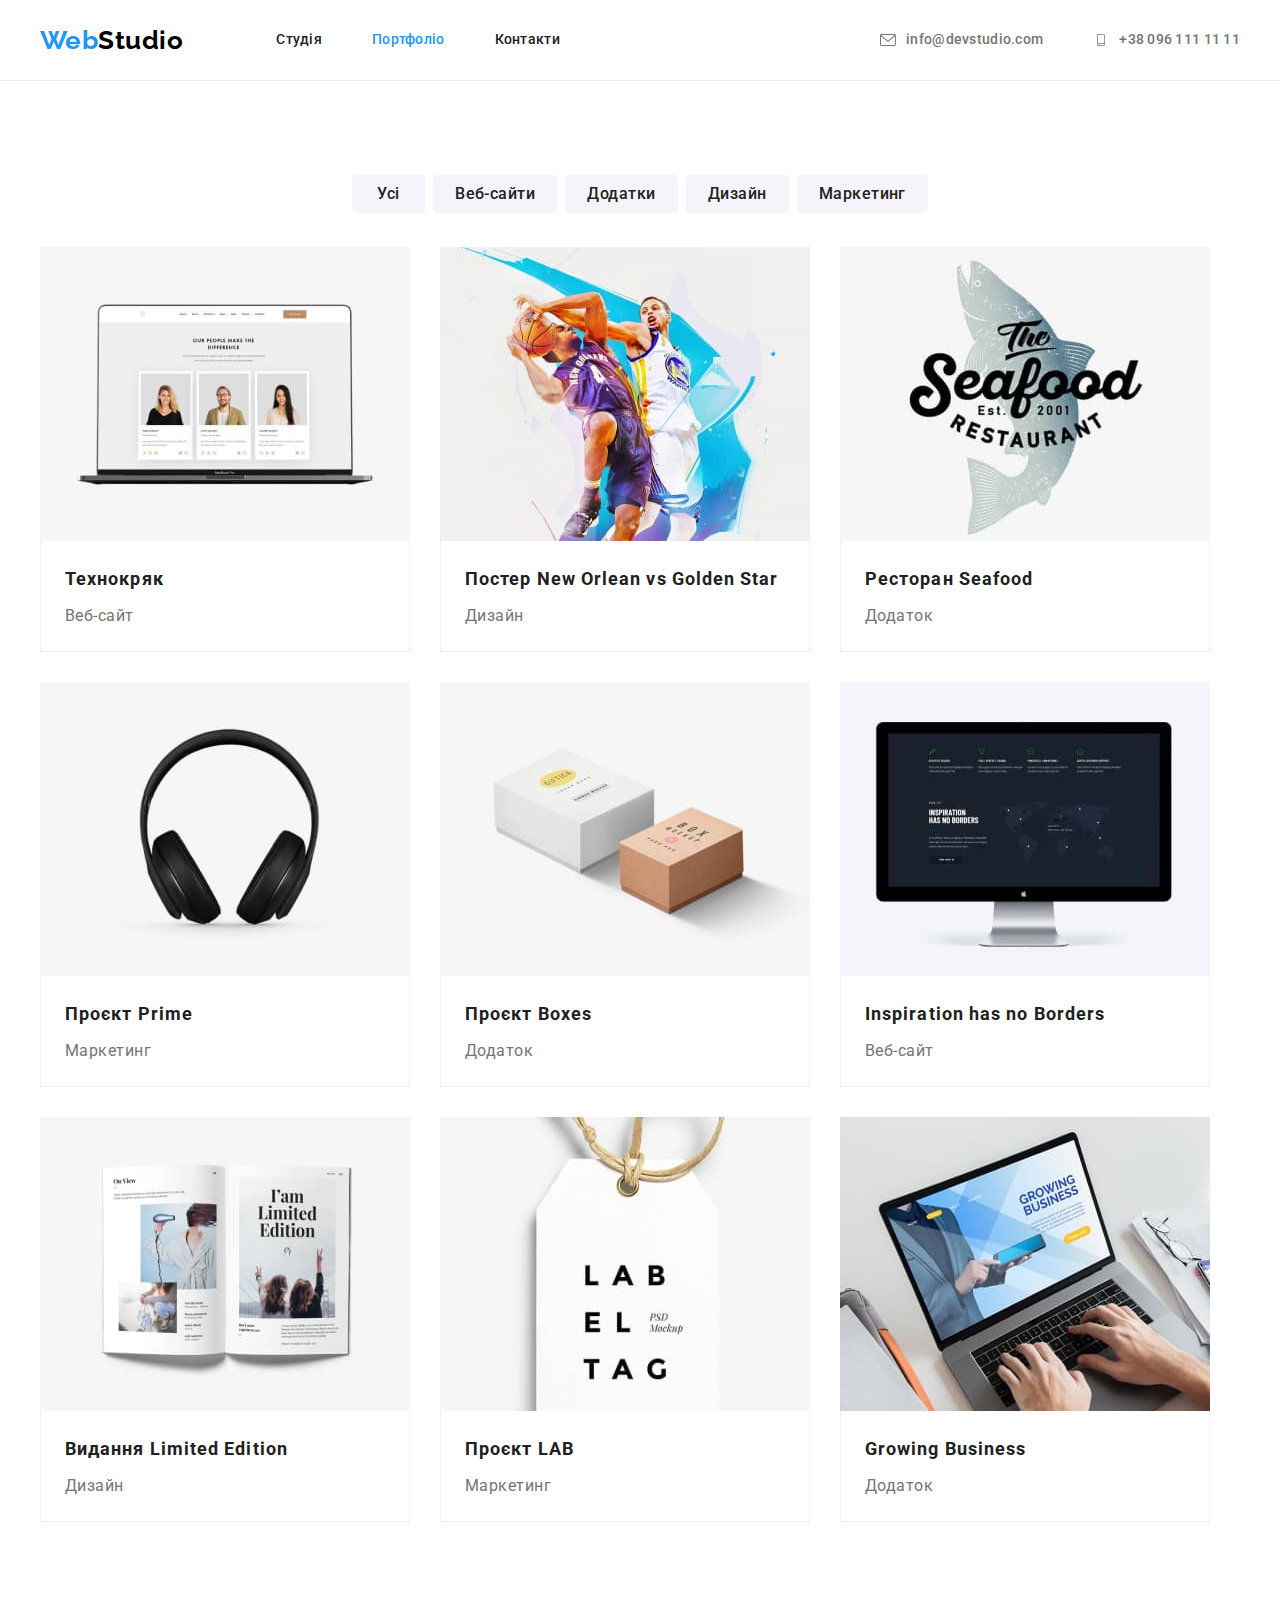
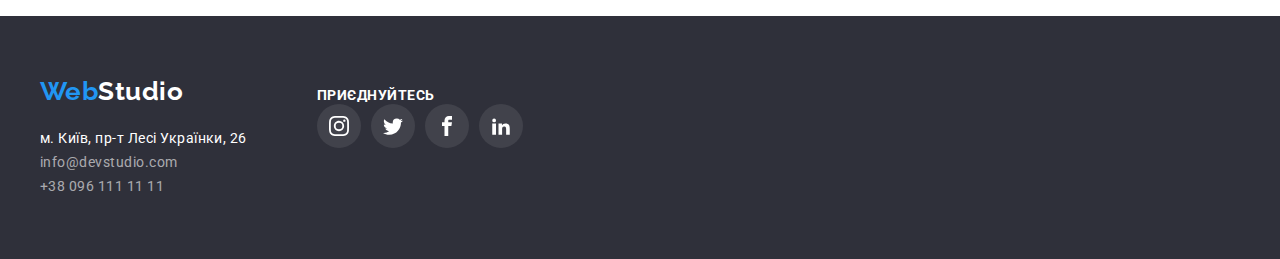
==== portfolio.html @ 83b10454 "initial commit" ====
<!DOCTYPE html>
<html lang="uk">
  <head>
    <meta charset="UTF-8" />
    <meta http-equiv="X-UA-Compatible" content="IE=edge" />
    <meta name="viewport" content="width=device-width, initial-scale=1.0" />
    <title>Портфоліо</title>
    <link rel="preconnect" href="https://fonts.googleapis.com" />
    <link rel="preconnect" href="https://fonts.gstatic.com" crossorigin />
    <link
      href="https://fonts.googleapis.com/css2?family=Raleway:wght@700&family=Roboto:wght@400;500;700;900&display=swap"
      rel="stylesheet"
    />
    <link
      rel="stylesheet"
      href="https://cdnjs.cloudflare.com/ajax/libs/modern-normalize/1.1.0/modern-normalize.min.css"
      integrity="sha512-wpPYUAdjBVSE4KJnH1VR1HeZfpl1ub8YT/NKx4PuQ5NmX2tKuGu6U/JRp5y+Y8XG2tV+wKQpNHVUX03MfMFn9Q=="
      crossorigin="anonymous"
      referrerpolicy="no-referrer"
    />
    <link rel="stylesheet" href="./css/styles.css" />
  </head>

  <body>
    <header class="header">
      <div class="container main-nav">
        <a href="./index.html" class="nav-logo"> <span class="web-logo">Web</span>Studio </a>
        <nav>
          <ul class="site-nav list">
            <li class="item"><a href="./index.html" class="link">Студія</a></li>
            <li class="item"><a href="./portfolio.html" class="link current">Портфоліо</a></li>
            <li class="item"><a href="#" class="link">Контакти</a></li>
          </ul>
        </nav>

        <ul class="contacts list">
          <li class="item">
            <a href="mailto:info@devstudio.com" class="nav-contact link">
              <svg class="nav-contact-icon" width="16" height="12">
                <use href="./images/icons.svg#icon-envelope"></use>
              </svg>
              info@devstudio.com
            </a>
          </li>
          <li class="item">
            <a href="tel:+380961111111" class="nav-contact link">
              <svg class="nav-contact-icon" width="16" height="12">
                <use href="./images/icons.svg#icon-smartphone"></use>
              </svg>
              +38 096 111 11 11
            </a>
          </li>
        </ul>
      </div>
    </header>

    <main>
      <section class="section projects-section">
        <div class="container">
          <h1 class="section-title visually-hidden">Наші проєкти</h1>
          <ul class="filters list">
            <li class="item">
              <button type="button" class="filter">Усі</button>
            </li>
            <li class="item">
              <button type="button" class="filter">Веб-сайти</button>
            </li>
            <li class="item">
              <button type="button" class="filter">Додатки</button>
            </li>
            <li class="item">
              <button type="button" class="filter">Дизайн</button>
            </li>
            <li class="item">
              <button type="button" class="filter">Маркетинг</button>
            </li>
          </ul>

          <ul class="projects list">
            <li>
              <a href="#" class="project-element link" target="_blank" rel="noreferrer noopener">
                <img
                  src="./images/technocrack.jpg"
                  alt="Ноутбук з сайтом"
                  width="370"
                  height="294"
                />
                <div class="description">
                  <h2 class="name">Технокряк</h2>
                  <p class="project-type">Веб-сайт</p>
                </div>
              </a>
            </li>
            <li>
              <a href="#" class="project-element link" target="_blank" rel="noreferrer noopener">
                <img
                  src="./images/poster.jpg"
                  alt="Баскетболісти з м'ячем"
                  width="370"
                  height="294"
                />
                <div class="description">
                  <h2 class="name">Постер New Orlean vs Golden Star</h2>
                  <p class="project-type">Дизайн</p>
                </div>
              </a>
            </li>
            <li>
              <a href="#" class="project-element link" target="_blank" rel="noreferrer noopener">
                <img
                  src="./images/seafood.jpg"
                  alt="Афіша ресторану з рибою"
                  width="370"
                  height="294"
                />
                <div class="description">
                  <h2 class="name">Ресторан Seafood</h2>
                  <p class="project-type">Додаток</p>
                </div>
              </a>
            </li>
            <li>
              <a href="#" class="project-element link" target="_blank" rel="noreferrer noopener">
                <img src="./images/prime.jpg" alt="Навушники" width="370" height="294" />
                <div class="description">
                  <h2 class="name">Проєкт Prime</h2>
                  <p class="project-type">Маркетинг</p>
                </div>
              </a>
            </li>
            <li>
              <a href="#" class="project-element link" target="_blank" rel="noreferrer noopener">
                <img src="./images/boxes.jpg" alt="Коробки" width="370" height="294" />
                <div class="description">
                  <h2 class="name">Проєкт Boxes</h2>
                  <p class="project-type">Додаток</p>
                </div>
              </a>
            </li>
            <li>
              <a href="#" class="project-element link" target="_blank" rel="noreferrer noopener">
                <img
                  src="./images/inspiration.jpg"
                  alt="Комп'ютер-моноблок Apple"
                  width="370"
                  height="294"
                />
                <div class="description">
                  <h2 class="name">Inspiration has no Borders</h2>
                  <p class="project-type">Веб-сайт</p>
                </div>
              </a>
            </li>
            <li>
              <a href="#" class="project-element link" target="_blank" rel="noreferrer noopener">
                <img
                  src="./images/limitededition.jpg"
                  alt="Відкритий журнал"
                  width="370"
                  height="294"
                />
                <div class="description">
                  <h2 class="name">Видання Limited Edition</h2>
                  <p class="project-type">Дизайн</p>
                </div>
              </a>
            </li>
            <li>
              <a href="#" class="project-element link" target="_blank" rel="noreferrer noopener">
                <img src="./images/lab.jpg" alt="Етикетка на шнурку" width="370" height="294" />
                <div class="description">
                  <h2 class="name">Проєкт LAB</h2>
                  <p class="project-type">Маркетинг</p>
                </div>
              </a>
            </li>
            <li>
              <a href="#" class="project-element link" target="_blank" rel="noreferrer noopener">
                <img
                  src="./images/bussines.jpg"
                  alt="Ноутбук, за яким працюють"
                  width="370"
                  height="294"
                />
                <div class="description">
                  <h2 class="name">Growing Business</h2>
                  <p class="project-type">Додаток</p>
                </div>
              </a>
            </li>
          </ul>
        </div>
      </section>
    </main>

    <footer class="bottom">
      <div class="container">
        <div class="footer-links">
          <div class="address-block">
            <a href="./index.html" class="footer-logo"> <span class="web-logo">Web</span>Studio </a>
            <address>
              <ul class="list">
                <li>
                  <a
                    href="https://goo.gl/maps/Lt7ySkNtSUmpowmB8"
                    target="_blank"
                    rel="noreferrer noopener"
                    class="address link"
                    >м. Київ, пр-т Лесі Українки, 26</a
                  >
                </li>
                <li>
                  <a href="mailto:info@devstudio.com" class="footer-contact link"
                    >info@devstudio.com</a
                  >
                </li>
                <li>
                  <a href="tel:+380961111111" class="footer-contact link">+38 096 111 11 11</a>
                </li>
              </ul>
            </address>
          </div>
          <div class="social-block">
            <span class="title footer-title">Приєднуйтесь</span>
            <ul class="social-list list">
              <li class="social-item">
                <a class="social-link link" href="#" target="_blank" rel="noreferrer noopener">
                  <svg class="social-icon" width="20" height="20">
                    <use href="./images/icons.svg#icon-instagram"></use>
                  </svg>
                </a>
              </li>
              <li class="social-item">
                <a class="social-link link" href="#" target="_blank" rel="noreferrer noopener">
                  <svg class="social-icon" width="20" height="20">
                    <use href="./images/icons.svg#icon-twitter"></use>
                  </svg>
                </a>
              </li>
              <li class="social-item">
                <a class="social-link link" href="#" target="_blank" rel="noreferrer noopener">
                  <svg class="social-icon" width="20" height="20">
                    <use href="./images/icons.svg#icon-facebook"></use>
                  </svg>
                </a>
              </li>
              <li class="social-item">
                <a class="social-link link" href="#" target="_blank" rel="noreferrer noopener">
                  <svg class="social-icon" width="20" height="20">
                    <use href="./images/icons.svg#icon-linkedin"></use>
                  </svg>
                </a>
              </li>
            </ul>
          </div>
        </div>
      </div>
    </footer>
  </body>
</html>
---- css/styles.css ----
:root {
  --accent-color: #2196f3;
  --primary-text-color: #757575;
  --secondary-text-color: #212121;
  --primary-background-color: #f5f5f5;
  --secondary-background-color: #2f303a;
  --primary-black: #000;
  --primary-white: #fff;
  --secondary-white: #f5f4fa;
  --semi-transparent-white: #ffffff99;
  --icon-color: #afb1b8;
}

body {
  margin: 0;

  font-family: 'Roboto', sans-serif;
  font-size: 16px;
  letter-spacing: 0.03em;
  color: var(--primary-text-color);
}

h1,
h2,
h3,
h4,
h5,
h6,
p {
  margin: 0;
}

ul {
  margin: 0;
  padding: 0;
}

img {
  display: block;
}

.visually-hidden {
  position: absolute;
  width: 1px;
  height: 1px;
  margin: -1px;
  border: 0;
  padding: 0;
  white-space: nowrap;
  clip-path: inset(100%);
  clip: rect(0 0 0 0);
  overflow: hidden;
}

.header {
  border-bottom: 1px solid #ececec;
}

.container {
  width: 1200px;

  padding-left: 15px;
  padding-right: 15px;
  margin-left: auto;
  margin-right: auto;
}

.list {
  list-style: none;
}

.link {
  text-decoration: none;
}

.main-nav {
  display: flex;
  align-items: center;
  justify-content: space-between;
}

.nav-logo {
  display: flex;
  margin-right: 93px;

  font-family: 'Raleway', sans-serif;
  font-weight: 700;
  font-size: 26px;
  line-height: 1.19;
  color: var(--primary-black);
  text-decoration: none;
}

.web-logo {
  color: var(--accent-color);
}

.site-nav {
  display: flex;
  gap: 50px;
}

.site-nav .link,
.nav-contact {
  display: block;
  padding-top: 32px;
  padding-bottom: 32px;

  font-weight: 500;
  font-size: 14px;
  line-height: 1.14;
  letter-spacing: 0.02em;
  color: var(--secondary-text-color);
}

.site-nav .link:hover,
.site-nav .link:focus,
.site-nav .link.current {
  color: var(--accent-color);
}

.contacts {
  display: flex;
  margin-left: auto;
  gap: 50px;
}

.nav-contact {
  display: flex;
  align-items: center;

  color: inherit;
}

.nav-contact-icon {
  margin-right: 10px;
  fill: currentColor;
}

.nav-contact:hover,
.nav-contact:focus {
  color: var(--accent-color);
}

.hero {
  max-width: 1600px;
  height: 600px;
  margin-left: auto;
  margin-right: auto;

  text-align: center;

  background-image: linear-gradient(to right, rgba(47, 48, 58, 0.4), rgba(47, 48, 58, 0.4)),
    url(../images/team.jpg);
  background-color: var(--secondary-background-color);
  background-repeat: no-repeat;
  background-size: cover;
}

.hero-title {
  margin-bottom: 30px;
  padding-left: 253px;
  padding-right: 253px;

  font-weight: 900;
  font-size: 44px;
  line-height: 1.36;
  text-align: center;
  letter-spacing: 0.06em;
  text-transform: uppercase;
  color: var(--primary-white);
}

.btn {
  display: inline-block;
  padding-top: 10px;
  padding-bottom: 10px;
  padding-left: 32px;
  padding-right: 32px;
  min-width: 216px;

  font-family: inherit;
  font-weight: 700;
  font-size: inherit;
  line-height: 1.88;
  letter-spacing: 0.06em;
  color: var(--primary-white);

  background-color: var(--accent-color);
  border: none;
  border-radius: 4px;
  cursor: pointer;
}

.hero-container {
  padding-top: 200px;
  padding-bottom: 200px;
}

.section {
  padding-top: 94px;
  padding-bottom: 94px;
}

.section.no-padding {
  padding-bottom: 0;
}

.section-title {
  margin-bottom: 50px;

  font-size: 36px;
  line-height: 1.17;
  color: var(--secondary-text-color);
  text-align: center;
}

.title {
  margin-bottom: 10px;
}

.features {
  display: flex;
  justify-content: space-between;
}

.feature-box {
  display: flex;
  align-items: center;
  justify-content: center;
  padding-top: 25px;
  padding-bottom: 25px;
  margin-bottom: 30px;

  background-color: var(--secondary-white);
  background-size: contain;
  background-repeat: no-repeat;
  background-position: center;
  border-radius: 4px;
}

.feature {
  width: 270px;
}

.features .title {
  font-size: 14px;
  line-height: 1.14;
  text-transform: uppercase;
}

.feature-text {
  font-size: 14px;
  line-height: 1.71;
}

.we-do {
  display: flex;
  justify-content: space-between;
}

.social-list {
  display: flex;
  justify-content: center;
  gap: 10px;
}

.social-item {
  width: 44px;
  height: 44px;
}

.social-link {
  display: flex;
  width: 100%;
  height: 100%;
  align-items: center;
  justify-content: center;

  background-color: transparent;
  border-radius: 50%;
}

.social-icon {
  fill: var(--icon-color);
}

.social-link:hover,
.social-link:focus {
  background-color: var(--accent-color);
}

.social-link:hover .social-icon,
.social-link:focus .social-icon {
  fill: var(--primary-white);
}

.team {
  background-color: var(--secondary-white);
}

.workers .title {
  font-size: inherit;
  font-weight: 500;
  line-height: 1.19;
  text-align: center;
}

.workers {
  display: flex;
  justify-content: space-between;
}

.workers > li {
  background-color: var(--primary-white);
  box-shadow: 0px 1px 3px rgba(0, 0, 0, 0.12), 0px 1px 1px rgba(0, 0, 0, 0.14),
    0px 2px 1px rgba(0, 0, 0, 0.2);
  border-radius: 0px 0px 4px 4px;
}

.features .title,
.workers .title,
.projects .name {
  color: var(--secondary-text-color);
}

.position {
  margin-bottom: 16px;

  line-height: 1.19;
  text-align: center;
}

.information {
  padding-top: 30px;
  padding-bottom: 30px;
  padding-left: 32px;
  padding-right: 32px;
}

.client-list {
  display: flex;
  justify-content: center;
  gap: 30px;
}

.client-item {
  width: 170px;
  height: 92px;
}

.client-link {
  display: flex;
  align-items: center;
  justify-content: center;
  width: 100%;
  height: 100%;

  background-color: transparent;
  border: 1px solid var(--icon-color);
  border-radius: 4px;
  fill: var(--icon-color);
}

.client-link:hover,
.client-link:focus {
  border: 1px solid var(--accent-color);
  fill: var(--accent-color);
}

.bottom {
  padding-top: 60px;
  padding-bottom: 60px;

  background-color: var(--secondary-background-color);
}

.bottom .social-link {
  background-color: rgba(225, 225, 225, 0.1);
  fill: var(--primary-white);
}

.bottom .social-icon {
  fill: var(--primary-white);
}

.bottom .social-link:hover,
.bottom .social-link:focus {
  background-color: var(--accent-color);
}

.footer-logo {
  display: inline-block;
  margin-bottom: 20px;

  font-family: Raleway;
  font-weight: 700;
  font-size: 26px;
  line-height: 1.19;
  color: var(--primary-white);
  text-decoration: none;
}

.address,
.footer-contact {
  font-style: normal;
  font-weight: 400;
  font-size: 14px;
  line-height: 1.71;
  color: var(--primary-white);
  text-decoration: none;
}

.footer-contact {
  color: var(--semi-transparent-white);
}

.footer-contact:hover,
.footer-contact:focus {
  color: var(--accent-color);
}

.footer-title {
  margin-bottom: 20px;

  font-style: normal;
  font-weight: 700;
  font-size: 14px;
  line-height: 1.14;
  text-transform: uppercase;
  color: var(--primary-white);
}

.footer-links {
  display: flex;
  align-items: baseline;
}

.address-block {
  margin-right: 70px;
}

/* Porftfolio styles */

.filters {
  display: flex;
  justify-content: center;
  margin-bottom: 34px;
}

.filters .item + .item {
  margin-left: 8px;
}

.filter {
  display: inline-block;
  min-width: 73px;
  padding-top: 6px;
  padding-bottom: 6px;
  padding-left: 22px;
  padding-right: 22px;

  font-family: inherit;
  font-weight: 500;
  font-size: inherit;
  line-height: 1.62;
  letter-spacing: inherit;
  color: var(--secondary-text-color);

  background-color: var(--secondary-white);
  border-style: none;
  border-radius: 4px;
  cursor: pointer;
}

.filter:hover,
.filter:focus {
  color: var(--primary-white);

  background-color: var(--accent-color);
  box-shadow: 0 3px 1px rgba(0, 0, 0, 0.1), 0 1px 2px rgba(0, 0, 0, 0.08),
    0 2px 2px rgba(0, 0, 0, 0.12);
  border-radius: 4px;
}

.projects {
  display: flex;
  flex-wrap: wrap;
  gap: 30px;
}

.project-element:hover,
.project-element:focus {
  display: inline-block;
  box-shadow: 0 1px 1px rgba(0, 0, 0, 0.12), 0 4px 4px rgba(0, 0, 0, 0.06),
    1px 4px 6px rgba(0, 0, 0, 0.16);
}

.projects .name {
  margin-bottom: 4px;

  font-size: 18px;
  line-height: 2;
  letter-spacing: 0.06em;
}

.project-type {
  line-height: 1.88;

  color: var(--primary-text-color);
}

.description {
  padding: 20px 24px;
  border-bottom: 1px solid #eee;
  border-right: 1px solid #eee;
  border-left: 1px solid #eee;
}
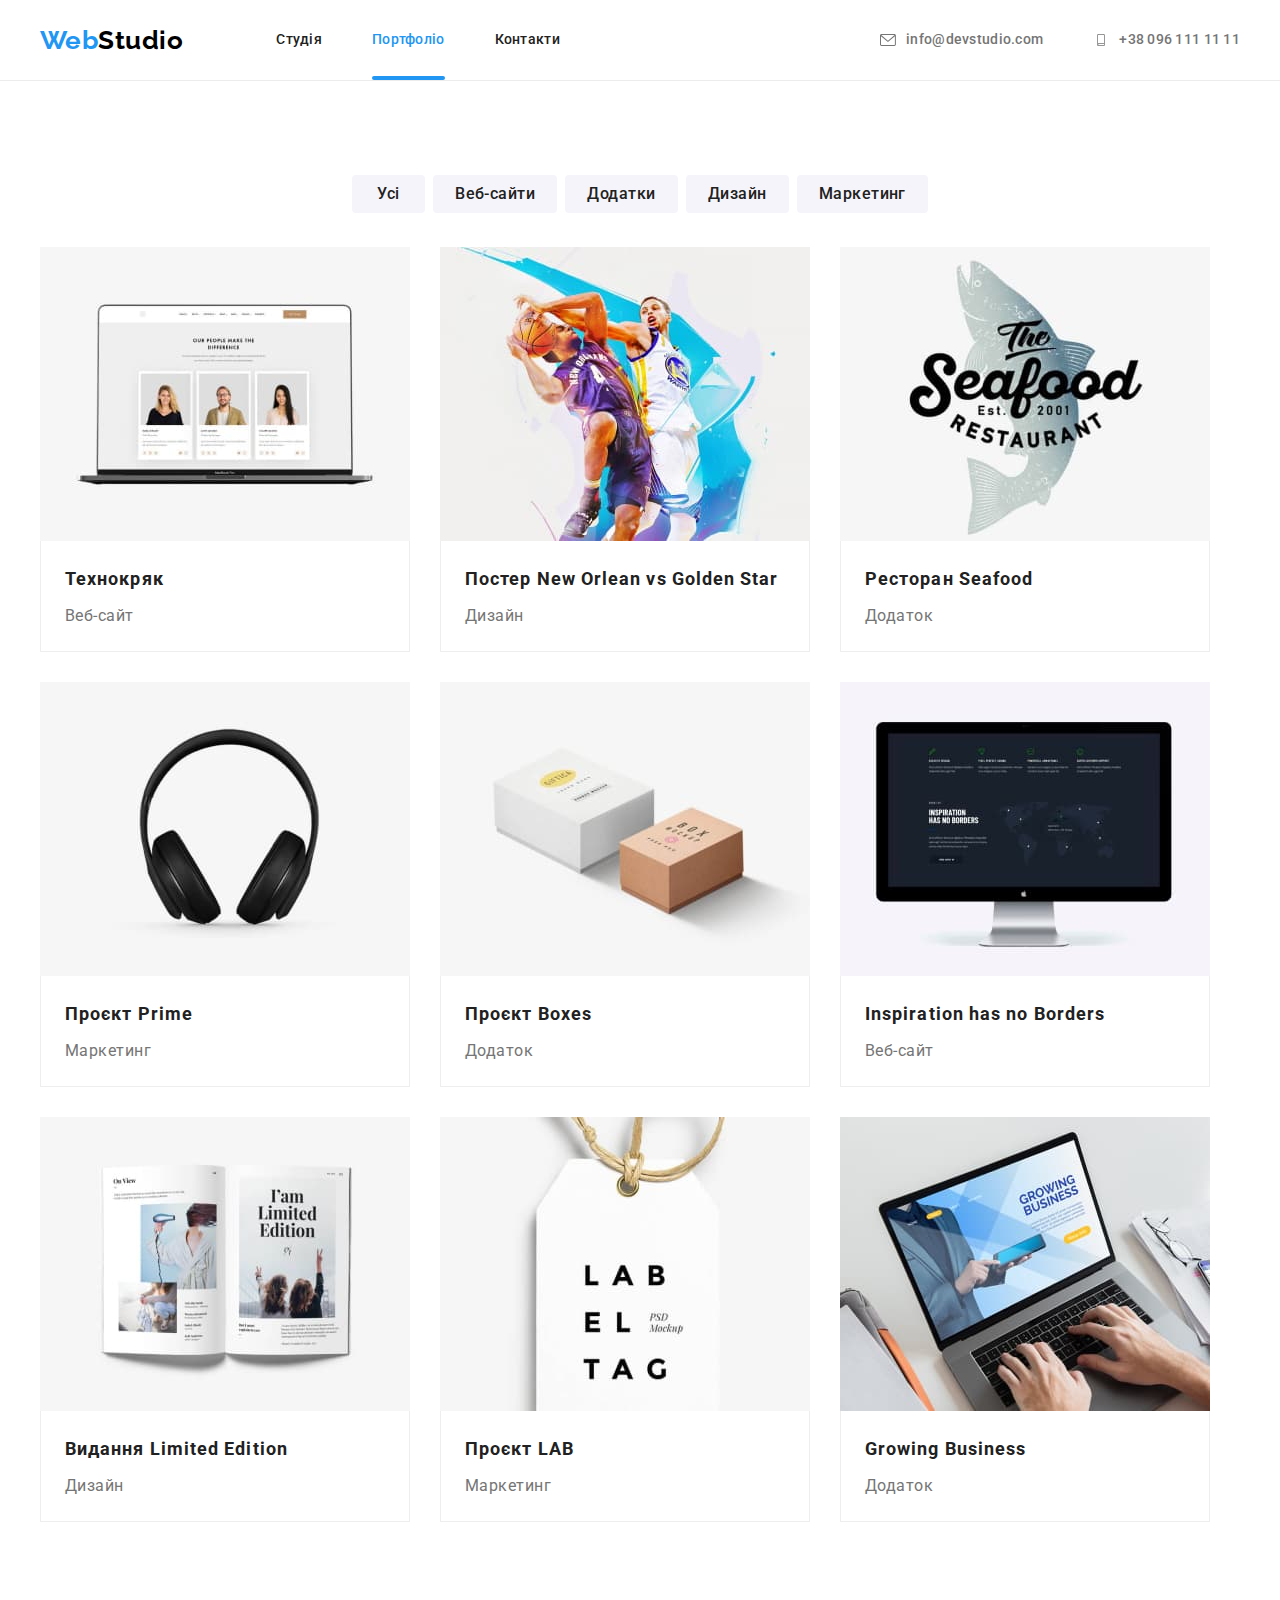
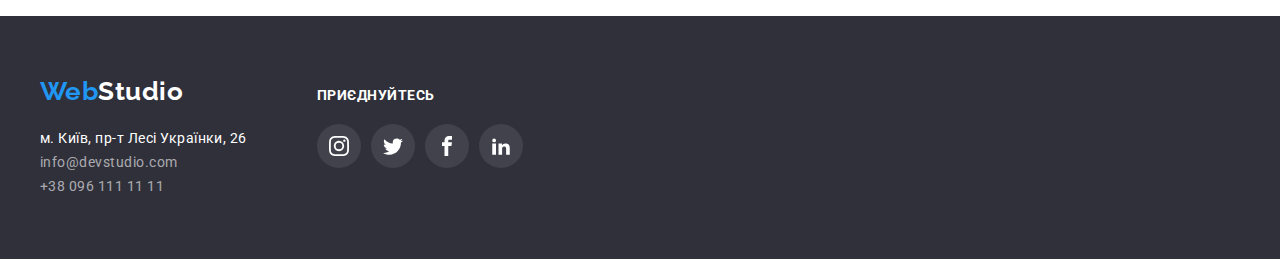
==== commit a779087e: "додає стилі переходів та анімації" ====
--- a/portfolio.html
+++ b/portfolio.html
@@ -79,12 +79,21 @@
           <ul class="projects list">
             <li>
               <a href="#" class="project-element link" target="_blank" rel="noreferrer noopener">
-                <img
-                  src="./images/technocrack.jpg"
-                  alt="Ноутбук з сайтом"
-                  width="370"
-                  height="294"
-                />
+                <div class="box">
+                  <img
+                    src="./images/technocrack.jpg"
+                    alt="Ноутбук з сайтом"
+                    width="370"
+                    height="294"
+                  />
+                  <div class="overlay">
+                    <p class="overlay-text">
+                      Ресурс пропонує комплексні пропозиції з різним рівнем функціоналу та сервісів.
+                      Все це дозволить відвідувачу отримати вичерпні відомості про компанію чи
+                      приватну особу.
+                    </p>
+                  </div>
+                </div>
                 <div class="description">
                   <h2 class="name">Технокряк</h2>
                   <p class="project-type">Веб-сайт</p>
@@ -93,12 +102,21 @@
             </li>
             <li>
               <a href="#" class="project-element link" target="_blank" rel="noreferrer noopener">
-                <img
-                  src="./images/poster.jpg"
-                  alt="Баскетболісти з м'ячем"
-                  width="370"
-                  height="294"
-                />
+                <div class="box">
+                  <img
+                    src="./images/poster.jpg"
+                    alt="Баскетболісти з м'ячем"
+                    width="370"
+                    height="294"
+                  />
+                  <div class="overlay">
+                    <p class="overlay-text">
+                      Ресурс пропонує комплексні пропозиції з різним рівнем функціоналу та сервісів.
+                      Все це дозволить відвідувачу отримати вичерпні відомості про компанію чи
+                      приватну особу.
+                    </p>
+                  </div>
+                </div>
                 <div class="description">
                   <h2 class="name">Постер New Orlean vs Golden Star</h2>
                   <p class="project-type">Дизайн</p>
@@ -107,12 +125,21 @@
             </li>
             <li>
               <a href="#" class="project-element link" target="_blank" rel="noreferrer noopener">
-                <img
-                  src="./images/seafood.jpg"
-                  alt="Афіша ресторану з рибою"
-                  width="370"
-                  height="294"
-                />
+                <div class="box">
+                  <img
+                    src="./images/seafood.jpg"
+                    alt="Афіша ресторану з рибою"
+                    width="370"
+                    height="294"
+                  />
+                  <div class="overlay">
+                    <p class="overlay-text">
+                      Ресурс пропонує комплексні пропозиції з різним рівнем функціоналу та сервісів.
+                      Все це дозволить відвідувачу отримати вичерпні відомості про компанію чи
+                      приватну особу.
+                    </p>
+                  </div>
+                </div>
                 <div class="description">
                   <h2 class="name">Ресторан Seafood</h2>
                   <p class="project-type">Додаток</p>
@@ -121,7 +148,16 @@
             </li>
             <li>
               <a href="#" class="project-element link" target="_blank" rel="noreferrer noopener">
-                <img src="./images/prime.jpg" alt="Навушники" width="370" height="294" />
+                <div class="box">
+                  <img src="./images/prime.jpg" alt="Навушники" width="370" height="294" />
+                  <div class="overlay">
+                    <p class="overlay-text">
+                      Ресурс пропонує комплексні пропозиції з різним рівнем функціоналу та сервісів.
+                      Все це дозволить відвідувачу отримати вичерпні відомості про компанію чи
+                      приватну особу.
+                    </p>
+                  </div>
+                </div>
                 <div class="description">
                   <h2 class="name">Проєкт Prime</h2>
                   <p class="project-type">Маркетинг</p>
@@ -130,7 +166,16 @@
             </li>
             <li>
               <a href="#" class="project-element link" target="_blank" rel="noreferrer noopener">
-                <img src="./images/boxes.jpg" alt="Коробки" width="370" height="294" />
+                <div class="box">
+                  <img src="./images/boxes.jpg" alt="Коробки" width="370" height="294" />
+                  <div class="overlay">
+                    <p class="overlay-text">
+                      Ресурс пропонує комплексні пропозиції з різним рівнем функціоналу та сервісів.
+                      Все це дозволить відвідувачу отримати вичерпні відомості про компанію чи
+                      приватну особу.
+                    </p>
+                  </div>
+                </div>
                 <div class="description">
                   <h2 class="name">Проєкт Boxes</h2>
                   <p class="project-type">Додаток</p>
@@ -139,12 +184,21 @@
             </li>
             <li>
               <a href="#" class="project-element link" target="_blank" rel="noreferrer noopener">
-                <img
-                  src="./images/inspiration.jpg"
-                  alt="Комп'ютер-моноблок Apple"
-                  width="370"
-                  height="294"
-                />
+                <div class="box">
+                  <img
+                    src="./images/inspiration.jpg"
+                    alt="Комп'ютер-моноблок Apple"
+                    width="370"
+                    height="294"
+                  />
+                  <div class="overlay">
+                    <p class="overlay-text">
+                      Ресурс пропонує комплексні пропозиції з різним рівнем функціоналу та сервісів.
+                      Все це дозволить відвідувачу отримати вичерпні відомості про компанію чи
+                      приватну особу.
+                    </p>
+                  </div>
+                </div>
                 <div class="description">
                   <h2 class="name">Inspiration has no Borders</h2>
                   <p class="project-type">Веб-сайт</p>
@@ -153,12 +207,21 @@
             </li>
             <li>
               <a href="#" class="project-element link" target="_blank" rel="noreferrer noopener">
-                <img
-                  src="./images/limitededition.jpg"
-                  alt="Відкритий журнал"
-                  width="370"
-                  height="294"
-                />
+                <div class="box">
+                  <img
+                    src="./images/limitededition.jpg"
+                    alt="Відкритий журнал"
+                    width="370"
+                    height="294"
+                  />
+                  <div class="overlay">
+                    <p class="overlay-text">
+                      Ресурс пропонує комплексні пропозиції з різним рівнем функціоналу та сервісів.
+                      Все це дозволить відвідувачу отримати вичерпні відомості про компанію чи
+                      приватну особу.
+                    </p>
+                  </div>
+                </div>
                 <div class="description">
                   <h2 class="name">Видання Limited Edition</h2>
                   <p class="project-type">Дизайн</p>
@@ -167,7 +230,16 @@
             </li>
             <li>
               <a href="#" class="project-element link" target="_blank" rel="noreferrer noopener">
-                <img src="./images/lab.jpg" alt="Етикетка на шнурку" width="370" height="294" />
+                <div class="box">
+                  <img src="./images/lab.jpg" alt="Етикетка на шнурку" width="370" height="294" />
+                  <div class="overlay">
+                    <p class="overlay-text">
+                      Ресурс пропонує комплексні пропозиції з різним рівнем функціоналу та сервісів.
+                      Все це дозволить відвідувачу отримати вичерпні відомості про компанію чи
+                      приватну особу.
+                    </p>
+                  </div>
+                </div>
                 <div class="description">
                   <h2 class="name">Проєкт LAB</h2>
                   <p class="project-type">Маркетинг</p>
@@ -176,12 +248,21 @@
             </li>
             <li>
               <a href="#" class="project-element link" target="_blank" rel="noreferrer noopener">
-                <img
-                  src="./images/bussines.jpg"
-                  alt="Ноутбук, за яким працюють"
-                  width="370"
-                  height="294"
-                />
+                <div class="box">
+                  <img
+                    src="./images/bussines.jpg"
+                    alt="Ноутбук, за яким працюють"
+                    width="370"
+                    height="294"
+                  />
+                  <div class="overlay">
+                    <p class="overlay-text">
+                      Ресурс пропонує комплексні пропозиції з різним рівнем функціоналу та сервісів.
+                      Все це дозволить відвідувачу отримати вичерпні відомості про компанію чи
+                      приватну особу.
+                    </p>
+                  </div>
+                </div>
                 <div class="description">
                   <h2 class="name">Growing Business</h2>
                   <p class="project-type">Додаток</p>
@@ -194,65 +275,63 @@
     </main>
 
     <footer class="bottom">
-      <div class="container">
-        <div class="footer-links">
-          <div class="address-block">
-            <a href="./index.html" class="footer-logo"> <span class="web-logo">Web</span>Studio </a>
-            <address>
-              <ul class="list">
-                <li>
-                  <a
-                    href="https://goo.gl/maps/Lt7ySkNtSUmpowmB8"
-                    target="_blank"
-                    rel="noreferrer noopener"
-                    class="address link"
-                    >м. Київ, пр-т Лесі Українки, 26</a
-                  >
-                </li>
-                <li>
-                  <a href="mailto:info@devstudio.com" class="footer-contact link"
-                    >info@devstudio.com</a
-                  >
-                </li>
-                <li>
-                  <a href="tel:+380961111111" class="footer-contact link">+38 096 111 11 11</a>
-                </li>
-              </ul>
-            </address>
-          </div>
-          <div class="social-block">
-            <span class="title footer-title">Приєднуйтесь</span>
-            <ul class="social-list list">
-              <li class="social-item">
-                <a class="social-link link" href="#" target="_blank" rel="noreferrer noopener">
-                  <svg class="social-icon" width="20" height="20">
-                    <use href="./images/icons.svg#icon-instagram"></use>
-                  </svg>
-                </a>
+      <div class="container footer-links">
+        <div class="address-block">
+          <a href="./index.html" class="footer-logo"> <span class="web-logo">Web</span>Studio </a>
+          <address>
+            <ul class="list">
+              <li>
+                <a
+                  href="https://goo.gl/maps/Lt7ySkNtSUmpowmB8"
+                  target="_blank"
+                  rel="noreferrer noopener"
+                  class="address link"
+                  >м. Київ, пр-т Лесі Українки, 26</a
+                >
               </li>
-              <li class="social-item">
-                <a class="social-link link" href="#" target="_blank" rel="noreferrer noopener">
-                  <svg class="social-icon" width="20" height="20">
-                    <use href="./images/icons.svg#icon-twitter"></use>
-                  </svg>
-                </a>
+              <li>
+                <a href="mailto:info@devstudio.com" class="footer-contact link"
+                  >info@devstudio.com</a
+                >
               </li>
-              <li class="social-item">
-                <a class="social-link link" href="#" target="_blank" rel="noreferrer noopener">
-                  <svg class="social-icon" width="20" height="20">
-                    <use href="./images/icons.svg#icon-facebook"></use>
-                  </svg>
-                </a>
-              </li>
-              <li class="social-item">
-                <a class="social-link link" href="#" target="_blank" rel="noreferrer noopener">
-                  <svg class="social-icon" width="20" height="20">
-                    <use href="./images/icons.svg#icon-linkedin"></use>
-                  </svg>
-                </a>
+              <li>
+                <a href="tel:+380961111111" class="footer-contact link">+38 096 111 11 11</a>
               </li>
             </ul>
-          </div>
+          </address>
+        </div>
+        <div class="social-block">
+          <p class="footer-title">Приєднуйтесь</p>
+          <ul class="social-list list">
+            <li class="social-item">
+              <a class="social-link link" href="#" target="_blank" rel="noreferrer noopener">
+                <svg class="social-icon" width="20" height="20">
+                  <use href="./images/icons.svg#icon-instagram"></use>
+                </svg>
+              </a>
+            </li>
+            <li class="social-item">
+              <a class="social-link link" href="#" target="_blank" rel="noreferrer noopener">
+                <svg class="social-icon" width="20" height="20">
+                  <use href="./images/icons.svg#icon-twitter"></use>
+                </svg>
+              </a>
+            </li>
+            <li class="social-item">
+              <a class="social-link link" href="#" target="_blank" rel="noreferrer noopener">
+                <svg class="social-icon" width="20" height="20">
+                  <use href="./images/icons.svg#icon-facebook"></use>
+                </svg>
+              </a>
+            </li>
+            <li class="social-item">
+              <a class="social-link link" href="#" target="_blank" rel="noreferrer noopener">
+                <svg class="social-icon" width="20" height="20">
+                  <use href="./images/icons.svg#icon-linkedin"></use>
+                </svg>
+              </a>
+            </li>
+          </ul>
         </div>
       </div>
     </footer>
--- a/css/styles.css
+++ b/css/styles.css
@@ -9,6 +9,8 @@
   --secondary-white: #f5f4fa;
   --semi-transparent-white: #ffffff99;
   --icon-color: #afb1b8;
+  --timing-function: cubic-bezier(0.4, 0, 0.2, 1);
+  --duration: 250ms;
 }
 
 body {
@@ -30,6 +32,10 @@
   margin: 0;
 }
 
+button {
+  cursor: pointer;
+}
+
 ul {
   margin: 0;
   padding: 0;
@@ -41,11 +47,15 @@
 
 .visually-hidden {
   position: absolute;
+
   width: 1px;
   height: 1px;
+
   margin: -1px;
+  padding: 0;
+
   border: 0;
-  padding: 0;
+
   white-space: nowrap;
   clip-path: inset(100%);
   clip: rect(0 0 0 0);
@@ -102,6 +112,8 @@
 
 .site-nav .link,
 .nav-contact {
+  position: relative;
+
   display: block;
   padding-top: 32px;
   padding-bottom: 32px;
@@ -117,6 +129,24 @@
 .site-nav .link:focus,
 .site-nav .link.current {
   color: var(--accent-color);
+
+  transition-property: color;
+  transition-duration: var(--duration);
+  transition-timing-function: var(--timing-function);
+}
+
+.link.current::after {
+  content: '';
+
+  position: absolute;
+  bottom: 0;
+
+  display: block;
+  width: 100%;
+  height: 4px;
+
+  background-color: var(--accent-color);
+  border-radius: 2px;
 }
 
 .contacts {
@@ -134,12 +164,17 @@
 
 .nav-contact-icon {
   margin-right: 10px;
+
   fill: currentColor;
 }
 
 .nav-contact:hover,
 .nav-contact:focus {
   color: var(--accent-color);
+
+  transition-property: color;
+  transition-duration: var(--duration);
+  transition-timing-function: var(--timing-function);
 }
 
 .hero {
@@ -189,7 +224,6 @@
   background-color: var(--accent-color);
   border: none;
   border-radius: 4px;
-  cursor: pointer;
 }
 
 .hero-container {
@@ -288,11 +322,19 @@
 .social-link:hover,
 .social-link:focus {
   background-color: var(--accent-color);
+
+  transition-property: background-color;
+  transition-duration: var(--duration);
+  transition-timing-function: var(--timing-function);
 }
 
 .social-link:hover .social-icon,
 .social-link:focus .social-icon {
   fill: var(--primary-white);
+
+  transition-property: fill;
+  transition-duration: var(--duration);
+  transition-timing-function: var(--timing-function);
 }
 
 .team {
@@ -366,6 +408,10 @@
 .client-link:focus {
   border: 1px solid var(--accent-color);
   fill: var(--accent-color);
+
+  transition-property: fill, border;
+  transition-duration: var(--duration);
+  transition-timing-function: var(--timing-function);
 }
 
 .bottom {
@@ -387,6 +433,10 @@
 .bottom .social-link:hover,
 .bottom .social-link:focus {
   background-color: var(--accent-color);
+
+  transition-property: background-color;
+  transition-duration: var(--duration);
+  transition-timing-function: var(--timing-function);
 }
 
 .footer-logo {
@@ -418,6 +468,10 @@
 .footer-contact:hover,
 .footer-contact:focus {
   color: var(--accent-color);
+
+  transition-property: color;
+  transition-duration: var(--duration);
+  transition-timing-function: var(--timing-function);
 }
 
 .footer-title {
@@ -470,7 +524,6 @@
   background-color: var(--secondary-white);
   border-style: none;
   border-radius: 4px;
-  cursor: pointer;
 }
 
 .filter:hover,
@@ -481,6 +534,10 @@
   box-shadow: 0 3px 1px rgba(0, 0, 0, 0.1), 0 1px 2px rgba(0, 0, 0, 0.08),
     0 2px 2px rgba(0, 0, 0, 0.12);
   border-radius: 4px;
+
+  transition-property: color, background-color, box-shadow, border-radius;
+  transition-duration: var(--duration);
+  transition-timing-function: var(--timing-function);
 }
 
 .projects {
@@ -494,6 +551,10 @@
   display: inline-block;
   box-shadow: 0 1px 1px rgba(0, 0, 0, 0.12), 0 4px 4px rgba(0, 0, 0, 0.06),
     1px 4px 6px rgba(0, 0, 0, 0.16);
+
+  transition-property: box-shadow;
+  transition-duration: var(--duration);
+  transition-timing-function: var(--timing-function);
 }
 
 .projects .name {
@@ -515,4 +576,127 @@
   border-bottom: 1px solid #eee;
   border-right: 1px solid #eee;
   border-left: 1px solid #eee;
-}+}
+
+.backdrop {
+  position: fixed;
+  top: 0;
+
+  width: 100%;
+  height: 100%;
+
+  background-color: rgba(0, 0, 0, 0.2);
+
+  transition-property: opacity, visibility;
+  transition-duration: var(--duration);
+  transition-timing-function: var(--timing-function);
+}
+
+.backdrop.is-hidden {
+  visibility: hidden;
+  opacity: 0;
+  pointer-events: none;
+}
+
+.backdrop.is-hidden .modal {
+  transform: translate(-50%, -50%) scale(0.5);
+}
+
+.modal {
+  position: absolute;
+  top: 50%;
+  left: 50%;
+
+  min-height: 581px;
+  min-width: 528px;
+
+  background-color: var(--primary-white);
+  border-radius: 4px;
+
+  opacity: 1;
+  transform: translate(-50%, -50%) scale(1);
+
+  transition-property: transform, opacity;
+  transition-duration: var(--duration);
+  transition-timing-function: var(--timing-function);
+}
+
+.close-button {
+  position: absolute;
+  top: 8px;
+  right: 8px;
+
+  display: flex;
+  align-items: center;
+  justify-content: center;
+  width: 30px;
+  height: 30px;
+
+  background-color: var(--primary-white);
+  border-radius: 50%;
+  border: 1px solid rgba(0, 0, 0, 0.1);
+}
+
+.we-do-item {
+  position: relative;
+}
+
+.inscription-box {
+  position: absolute;
+  bottom: 0;
+
+  width: 100%;
+  min-height: 70px;
+
+  background-color: rgba(47, 48, 58, 0.8);
+}
+
+.inscription {
+  padding-top: 27px;
+
+  font-weight: 700;
+  font-size: 14px;
+  line-height: 1.14;
+  text-align: center;
+  text-transform: uppercase;
+
+  color: var(--primary-white);
+}
+
+.box {
+  position: relative;
+  overflow: hidden;
+}
+
+.project-element:hover .overlay,
+.project-element:hover .overlay {
+  transform: translateY(0);
+}
+
+.overlay {
+  position: absolute;
+  top: 0;
+
+  width: 100%;
+  height: 100%;
+
+  background-color: rgba(33, 150, 243, 0.9);
+
+  transform: translateY(100%);
+
+  transition-property: transform;
+  transition-duration: var(--duration);
+  transition-timing-function: var(--timing-function);
+}
+
+.overlay-text {
+  padding-top: 63px;
+  padding-bottom: 63px;
+  padding-right: 24px;
+  padding-left: 24px;
+
+  font-weight: 400;
+  font-size: 18px;
+  line-height: 1.56;
+  color: var(--primary-white);
+}
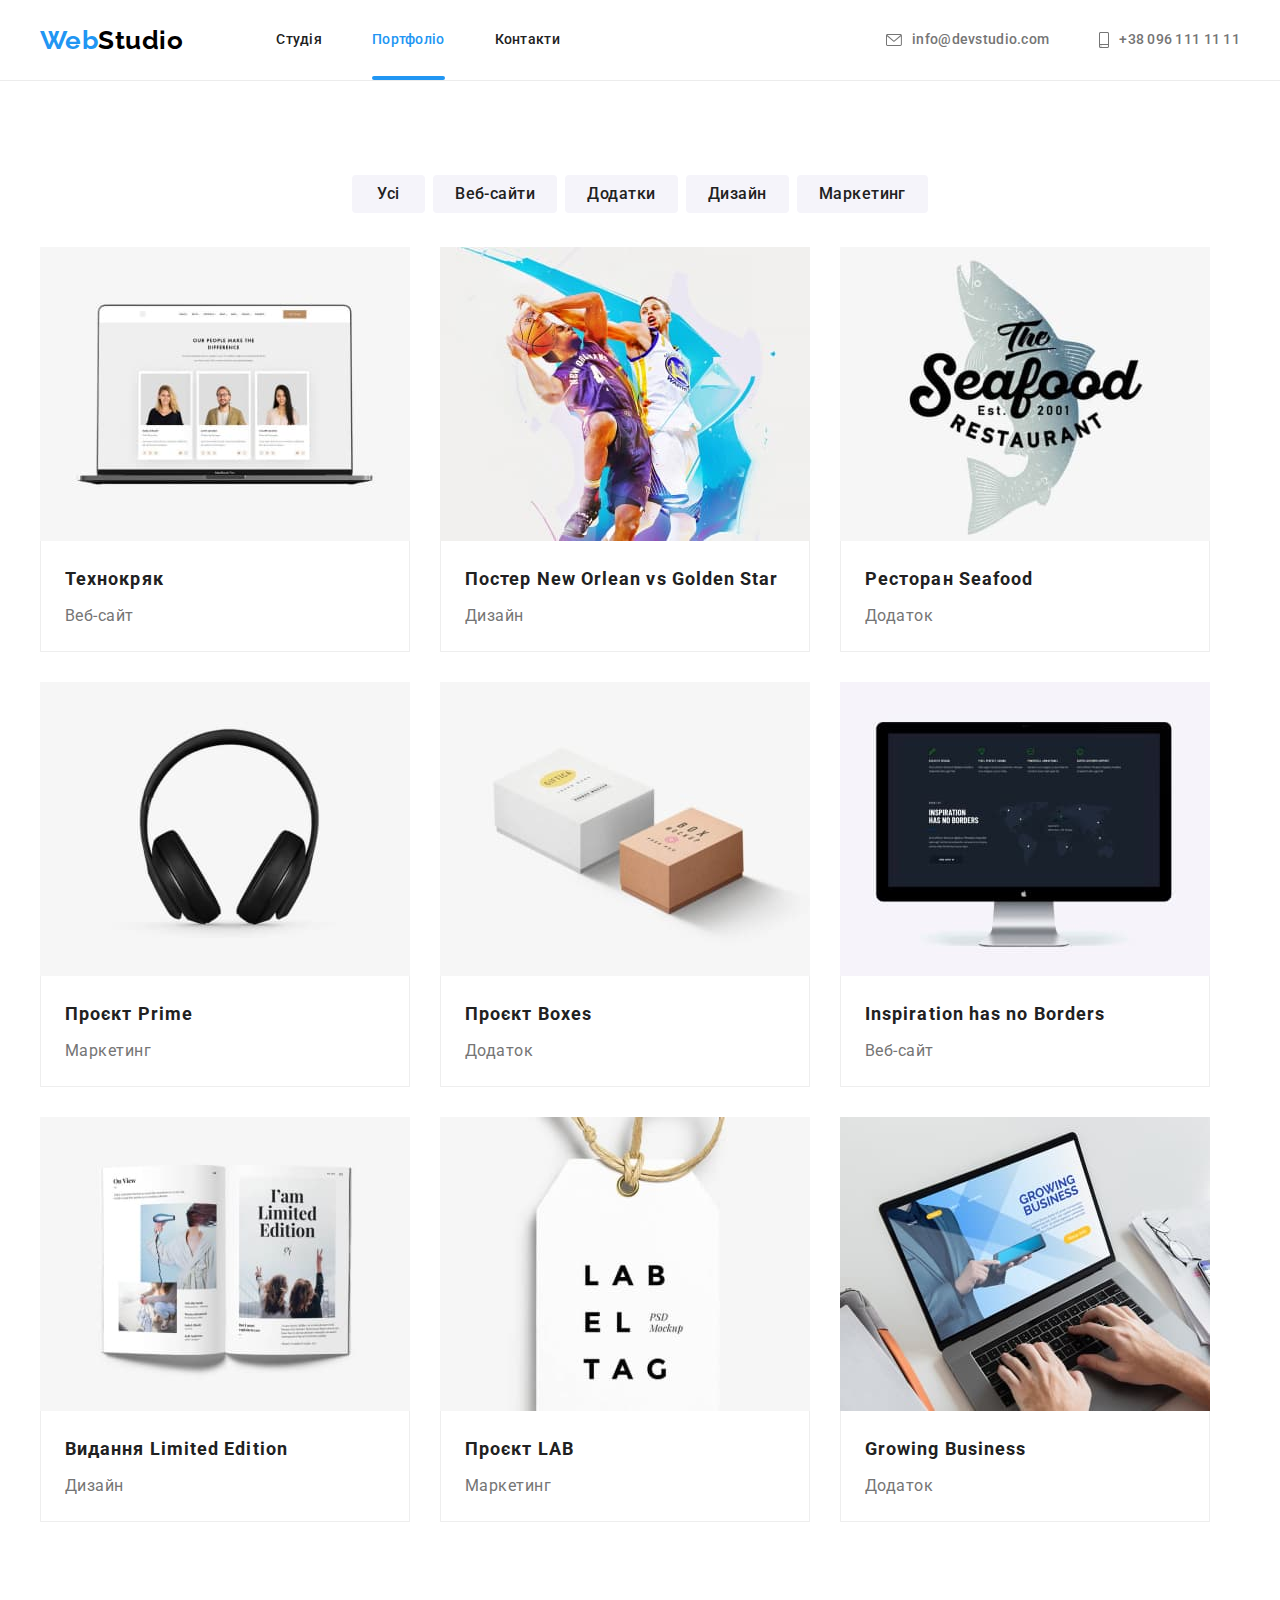
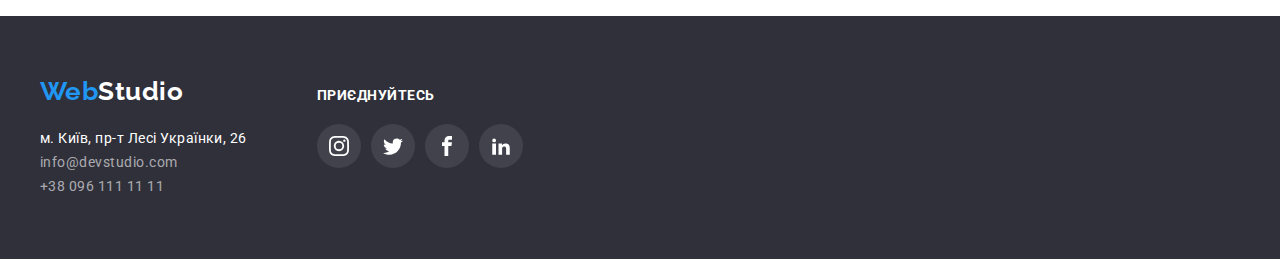
==== commit ce942452: "change width and height icon" ====
--- a/portfolio.html
+++ b/portfolio.html
@@ -44,7 +44,7 @@
           </li>
           <li class="item">
             <a href="tel:+380961111111" class="nav-contact link">
-              <svg class="nav-contact-icon" width="16" height="12">
+              <svg class="nav-contact-icon" width="10" height="16">
                 <use href="./images/icons.svg#icon-smartphone"></use>
               </svg>
               +38 096 111 11 11
--- a/css/styles.css
+++ b/css/styles.css
@@ -123,16 +123,16 @@
   line-height: 1.14;
   letter-spacing: 0.02em;
   color: var(--secondary-text-color);
+
+  transition-property: color;
+  transition-duration: var(--duration);
+  transition-timing-function: var(--timing-function);
 }
 
 .site-nav .link:hover,
 .site-nav .link:focus,
 .site-nav .link.current {
   color: var(--accent-color);
-
-  transition-property: color;
-  transition-duration: var(--duration);
-  transition-timing-function: var(--timing-function);
 }
 
 .link.current::after {
@@ -171,10 +171,6 @@
 .nav-contact:hover,
 .nav-contact:focus {
   color: var(--accent-color);
-
-  transition-property: color;
-  transition-duration: var(--duration);
-  transition-timing-function: var(--timing-function);
 }
 
 .hero {
@@ -313,28 +309,28 @@
 
   background-color: transparent;
   border-radius: 50%;
+
+  transition-property: background-color;
+  transition-duration: var(--duration);
+  transition-timing-function: var(--timing-function);
 }
 
 .social-icon {
   fill: var(--icon-color);
+
+  transition-property: fill;
+  transition-duration: var(--duration);
+  transition-timing-function: var(--timing-function);
 }
 
 .social-link:hover,
 .social-link:focus {
   background-color: var(--accent-color);
-
-  transition-property: background-color;
-  transition-duration: var(--duration);
-  transition-timing-function: var(--timing-function);
 }
 
 .social-link:hover .social-icon,
 .social-link:focus .social-icon {
   fill: var(--primary-white);
-
-  transition-property: fill;
-  transition-duration: var(--duration);
-  transition-timing-function: var(--timing-function);
 }
 
 .team {
@@ -402,16 +398,16 @@
   border: 1px solid var(--icon-color);
   border-radius: 4px;
   fill: var(--icon-color);
+
+  transition-property: fill, border;
+  transition-duration: var(--duration);
+  transition-timing-function: var(--timing-function);
 }
 
 .client-link:hover,
 .client-link:focus {
   border: 1px solid var(--accent-color);
   fill: var(--accent-color);
-
-  transition-property: fill, border;
-  transition-duration: var(--duration);
-  transition-timing-function: var(--timing-function);
 }
 
 .bottom {
@@ -428,15 +424,15 @@
 
 .bottom .social-icon {
   fill: var(--primary-white);
+
+  transition-property: background-color;
+  transition-duration: var(--duration);
+  transition-timing-function: var(--timing-function);
 }
 
 .bottom .social-link:hover,
 .bottom .social-link:focus {
   background-color: var(--accent-color);
-
-  transition-property: background-color;
-  transition-duration: var(--duration);
-  transition-timing-function: var(--timing-function);
 }
 
 .footer-logo {
@@ -463,15 +459,15 @@
 
 .footer-contact {
   color: var(--semi-transparent-white);
+
+  transition-property: color;
+  transition-duration: var(--duration);
+  transition-timing-function: var(--timing-function);
 }
 
 .footer-contact:hover,
 .footer-contact:focus {
   color: var(--accent-color);
-
-  transition-property: color;
-  transition-duration: var(--duration);
-  transition-timing-function: var(--timing-function);
 }
 
 .footer-title {
@@ -524,6 +520,10 @@
   background-color: var(--secondary-white);
   border-style: none;
   border-radius: 4px;
+
+  transition-property: color, background-color, box-shadow, border-radius;
+  transition-duration: var(--duration);
+  transition-timing-function: var(--timing-function);
 }
 
 .filter:hover,
@@ -534,16 +534,18 @@
   box-shadow: 0 3px 1px rgba(0, 0, 0, 0.1), 0 1px 2px rgba(0, 0, 0, 0.08),
     0 2px 2px rgba(0, 0, 0, 0.12);
   border-radius: 4px;
-
-  transition-property: color, background-color, box-shadow, border-radius;
-  transition-duration: var(--duration);
-  transition-timing-function: var(--timing-function);
 }
 
 .projects {
   display: flex;
   flex-wrap: wrap;
   gap: 30px;
+}
+
+.project-element {
+  transition-property: box-shadow;
+  transition-duration: var(--duration);
+  transition-timing-function: var(--timing-function);
 }
 
 .project-element:hover,
@@ -551,10 +553,6 @@
   display: inline-block;
   box-shadow: 0 1px 1px rgba(0, 0, 0, 0.12), 0 4px 4px rgba(0, 0, 0, 0.06),
     1px 4px 6px rgba(0, 0, 0, 0.16);
-
-  transition-property: box-shadow;
-  transition-duration: var(--duration);
-  transition-timing-function: var(--timing-function);
 }
 
 .projects .name {
